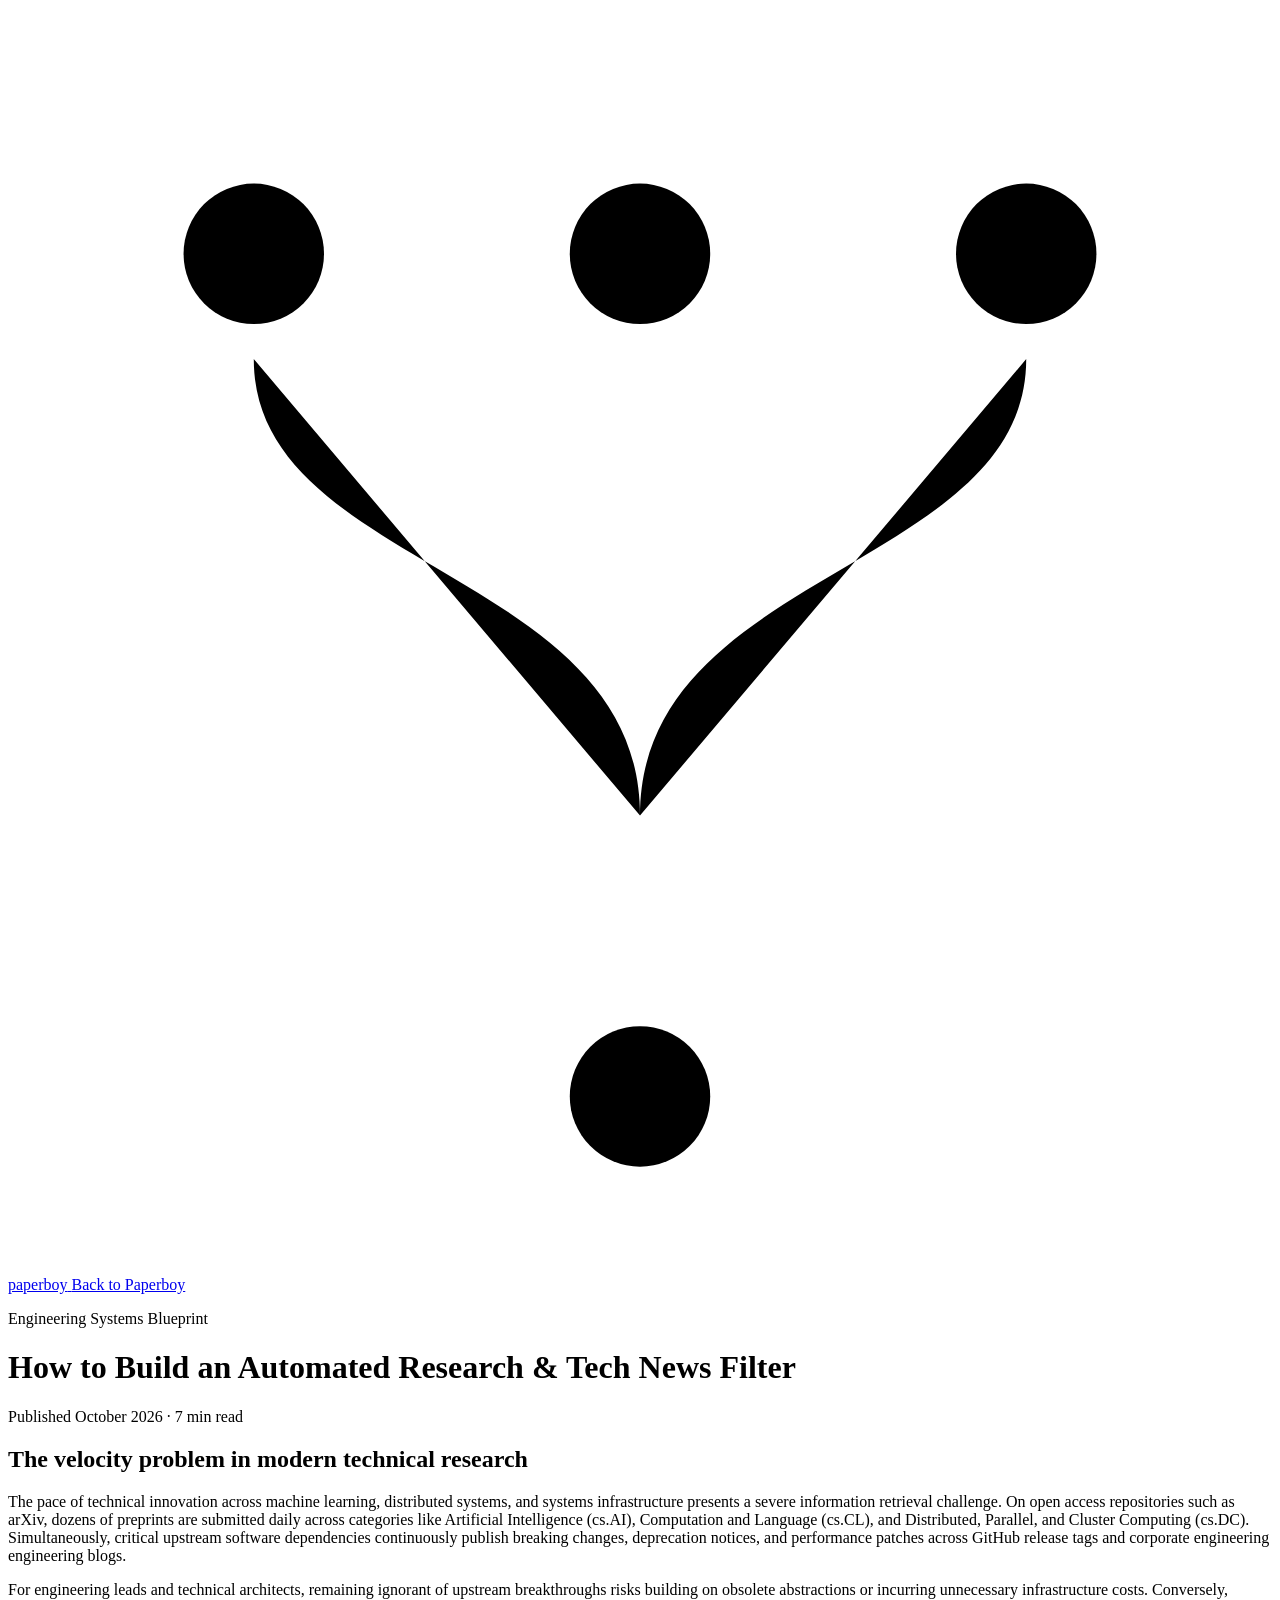
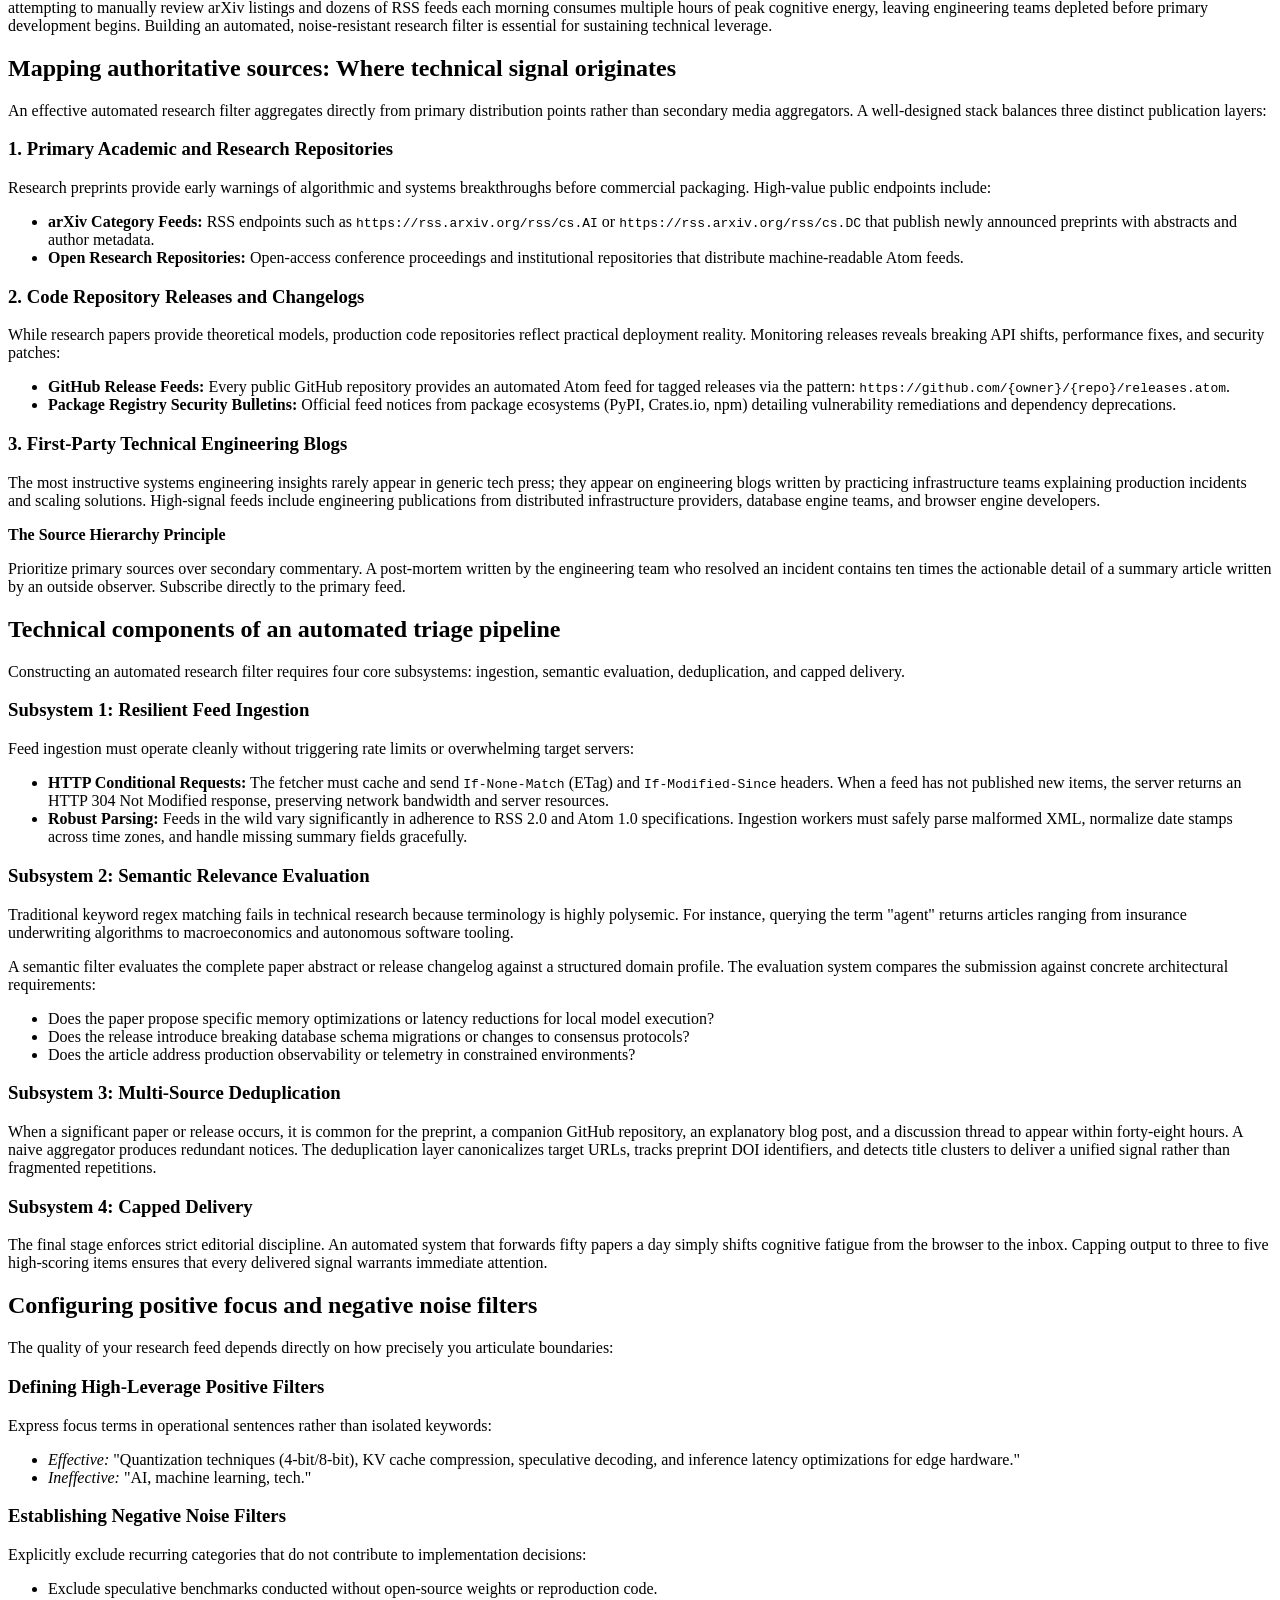
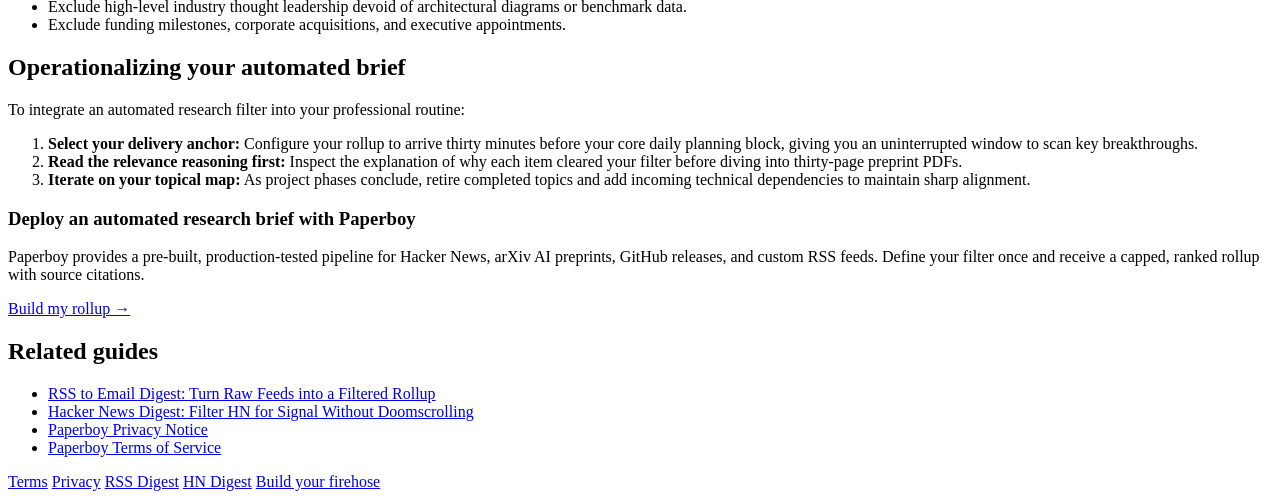
==== product/automated-research-feed/index.html @ 621cf5b5 "feat: add 3 substantive guides, internal links, distinct metadata, and updated sitemap - Add 3 subst" ====
<!doctype html>
<html lang="en">
<head>
  <meta charset="utf-8">
  <meta name="viewport" content="width=device-width, initial-scale=1">
  <meta name="description" content="A blueprint for technical founders and engineers to track arXiv papers, GitHub releases, and engineering blogs without feed fatigue.">
  <meta name="robots" content="index,follow">
  <link rel="canonical" href="https://newpaperboy.com/automated-research-feed/">
  <title>How to Build an Automated Research & Tech News Filter — Paperboy</title>
  <link rel="icon" href="/favicon.svg">
  <link rel="stylesheet" href="/styles.css">
  <script async src="https://www.googletagmanager.com/gtag/js?id=G-MBMJNN0PPH"></script>
  <script>window.dataLayer=window.dataLayer||[];function gtag(){dataLayer.push(arguments);}gtag("js",new Date());gtag("config","G-MBMJNN0PPH");</script>
  <meta property="og:title" content="How to Build an Automated Research & Tech News Filter — Paperboy">
  <meta property="og:description" content="A blueprint for technical founders and engineers to track arXiv papers, GitHub releases, and engineering blogs without feed fatigue.">
  <meta property="og:url" content="https://newpaperboy.com/automated-research-feed/">
  <meta property="og:image" content="https://newpaperboy.com/og.svg">
  <script type="application/ld+json">{"@context":"https://schema.org","@graph":[{"@type":"Article","headline":"How to Build an Automated Research & Tech News Filter","description":"A blueprint for engineers and researchers to automate technical paper and release tracking without cognitive overload.","url":"https://newpaperboy.com/automated-research-feed/","author":{"@type":"Organization","name":"Paperboy"},"publisher":{"@type":"Organization","name":"MEET KAI LLC","url":"https://newpaperboy.com/"}}]}</script>
</head>
<body class="legal-page">
  <header class="legal-header">
    <a class="brand" href="/" aria-label="Paperboy home">
      <svg class="brand-mark" viewBox="0 0 36 36" aria-hidden="true"><circle cx="7" cy="7" r="2"></circle><circle cx="18" cy="7" r="2"></circle><circle cx="29" cy="7" r="2"></circle><path d="M7 10c0 6 11 6 11 13M18 10v13M29 10c0 6-11 6-11 13"></path><path class="brand-route" d="M18 23v6"></path><circle cx="18" cy="31" r="2"></circle></svg>
      <span>paperboy</span>
    </a>
    <a href="/">Back to Paperboy</a>
  </header>
  <main class="legal-shell">
    <p class="eyebrow">Engineering Systems Blueprint</p>
    <h1>How to Build an Automated Research & Tech News Filter</h1>
    <p class="legal-updated">Published October 2026 · 7 min read</p>

    <section>
      <h2>The velocity problem in modern technical research</h2>
      <p>The pace of technical innovation across machine learning, distributed systems, and systems infrastructure presents a severe information retrieval challenge. On open access repositories such as arXiv, dozens of preprints are submitted daily across categories like Artificial Intelligence (cs.AI), Computation and Language (cs.CL), and Distributed, Parallel, and Cluster Computing (cs.DC). Simultaneously, critical upstream software dependencies continuously publish breaking changes, deprecation notices, and performance patches across GitHub release tags and corporate engineering engineering blogs.</p>
      <p>For engineering leads and technical architects, remaining ignorant of upstream breakthroughs risks building on obsolete abstractions or incurring unnecessary infrastructure costs. Conversely, attempting to manually review arXiv listings and dozens of RSS feeds each morning consumes multiple hours of peak cognitive energy, leaving engineering teams depleted before primary development begins. Building an automated, noise-resistant research filter is essential for sustaining technical leverage.</p>
    </section>

    <section>
      <h2>Mapping authoritative sources: Where technical signal originates</h2>
      <p>An effective automated research filter aggregates directly from primary distribution points rather than secondary media aggregators. A well-designed stack balances three distinct publication layers:</p>

      <h3>1. Primary Academic and Research Repositories</h3>
      <p>Research preprints provide early warnings of algorithmic and systems breakthroughs before commercial packaging. High-value public endpoints include:</p>
      <ul>
        <li><strong>arXiv Category Feeds:</strong> RSS endpoints such as <code>https://rss.arxiv.org/rss/cs.AI</code> or <code>https://rss.arxiv.org/rss/cs.DC</code> that publish newly announced preprints with abstracts and author metadata.</li>
        <li><strong>Open Research Repositories:</strong> Open-access conference proceedings and institutional repositories that distribute machine-readable Atom feeds.</li>
      </ul>

      <h3>2. Code Repository Releases and Changelogs</h3>
      <p>While research papers provide theoretical models, production code repositories reflect practical deployment reality. Monitoring releases reveals breaking API shifts, performance fixes, and security patches:</p>
      <ul>
        <li><strong>GitHub Release Feeds:</strong> Every public GitHub repository provides an automated Atom feed for tagged releases via the pattern: <code>https://github.com/{owner}/{repo}/releases.atom</code>.</li>
        <li><strong>Package Registry Security Bulletins:</strong> Official feed notices from package ecosystems (PyPI, Crates.io, npm) detailing vulnerability remediations and dependency deprecations.</li>
      </ul>

      <h3>3. First-Party Technical Engineering Blogs</h3>
      <p>The most instructive systems engineering insights rarely appear in generic tech press; they appear on engineering blogs written by practicing infrastructure teams explaining production incidents and scaling solutions. High-signal feeds include engineering publications from distributed infrastructure providers, database engine teams, and browser engine developers.</p>

      <div class="article-callout">
        <strong>The Source Hierarchy Principle</strong>
        <p>Prioritize primary sources over secondary commentary. A post-mortem written by the engineering team who resolved an incident contains ten times the actionable detail of a summary article written by an outside observer. Subscribe directly to the primary feed.</p>
      </div>
    </section>

    <section>
      <h2>Technical components of an automated triage pipeline</h2>
      <p>Constructing an automated research filter requires four core subsystems: ingestion, semantic evaluation, deduplication, and capped delivery.</p>

      <h3>Subsystem 1: Resilient Feed Ingestion</h3>
      <p>Feed ingestion must operate cleanly without triggering rate limits or overwhelming target servers:</p>
      <ul>
        <li><strong>HTTP Conditional Requests:</strong> The fetcher must cache and send <code>If-None-Match</code> (ETag) and <code>If-Modified-Since</code> headers. When a feed has not published new items, the server returns an HTTP 304 Not Modified response, preserving network bandwidth and server resources.</li>
        <li><strong>Robust Parsing:</strong> Feeds in the wild vary significantly in adherence to RSS 2.0 and Atom 1.0 specifications. Ingestion workers must safely parse malformed XML, normalize date stamps across time zones, and handle missing summary fields gracefully.</li>
      </ul>

      <h3>Subsystem 2: Semantic Relevance Evaluation</h3>
      <p>Traditional keyword regex matching fails in technical research because terminology is highly polysemic. For instance, querying the term "agent" returns articles ranging from insurance underwriting algorithms to macroeconomics and autonomous software tooling.</p>
      <p>A semantic filter evaluates the complete paper abstract or release changelog against a structured domain profile. The evaluation system compares the submission against concrete architectural requirements:</p>
      <ul>
        <li>Does the paper propose specific memory optimizations or latency reductions for local model execution?</li>
        <li>Does the release introduce breaking database schema migrations or changes to consensus protocols?</li>
        <li>Does the article address production observability or telemetry in constrained environments?</li>
      </ul>

      <h3>Subsystem 3: Multi-Source Deduplication</h3>
      <p>When a significant paper or release occurs, it is common for the preprint, a companion GitHub repository, an explanatory blog post, and a discussion thread to appear within forty-eight hours. A naive aggregator produces redundant notices. The deduplication layer canonicalizes target URLs, tracks preprint DOI identifiers, and detects title clusters to deliver a unified signal rather than fragmented repetitions.</p>

      <h3>Subsystem 4: Capped Delivery</h3>
      <p>The final stage enforces strict editorial discipline. An automated system that forwards fifty papers a day simply shifts cognitive fatigue from the browser to the inbox. Capping output to three to five high-scoring items ensures that every delivered signal warrants immediate attention.</p>
    </section>

    <section>
      <h2>Configuring positive focus and negative noise filters</h2>
      <p>The quality of your research feed depends directly on how precisely you articulate boundaries:</p>

      <h3>Defining High-Leverage Positive Filters</h3>
      <p>Express focus terms in operational sentences rather than isolated keywords:</p>
      <ul>
        <li><em>Effective:</em> "Quantization techniques (4-bit/8-bit), KV cache compression, speculative decoding, and inference latency optimizations for edge hardware."</li>
        <li><em>Ineffective:</em> "AI, machine learning, tech."</li>
      </ul>

      <h3>Establishing Negative Noise Filters</h3>
      <p>Explicitly exclude recurring categories that do not contribute to implementation decisions:</p>
      <ul>
        <li>Exclude speculative benchmarks conducted without open-source weights or reproduction code.</li>
        <li>Exclude high-level industry thought leadership devoid of architectural diagrams or benchmark data.</li>
        <li>Exclude funding milestones, corporate acquisitions, and executive appointments.</li>
      </ul>
    </section>

    <section>
      <h2>Operationalizing your automated brief</h2>
      <p>To integrate an automated research filter into your professional routine:</p>
      <ol>
        <li><strong>Select your delivery anchor:</strong> Configure your rollup to arrive thirty minutes before your core daily planning block, giving you an uninterrupted window to scan key breakthroughs.</li>
        <li><strong>Read the relevance reasoning first:</strong> Inspect the explanation of why each item cleared your filter before diving into thirty-page preprint PDFs.</li>
        <li><strong>Iterate on your topical map:</strong> As project phases conclude, retire completed topics and add incoming technical dependencies to maintain sharp alignment.</li>
      </ol>

      <div class="article-cta-box">
        <h3>Deploy an automated research brief with Paperboy</h3>
        <p>Paperboy provides a pre-built, production-tested pipeline for Hacker News, arXiv AI preprints, GitHub releases, and custom RSS feeds. Define your filter once and receive a capped, ranked rollup with source citations.</p>
        <a class="button button-small" href="/">Build my rollup →</a>
      </div>
    </section>

    <section>
      <h2>Related guides</h2>
      <ul>
        <li><a href="/rss-to-email-digest/">RSS to Email Digest: Turn Raw Feeds into a Filtered Rollup</a></li>
        <li><a href="/hacker-news-digest/">Hacker News Digest: Filter HN for Signal Without Doomscrolling</a></li>
        <li><a href="/privacy/">Paperboy Privacy Notice</a></li>
        <li><a href="/terms/">Paperboy Terms of Service</a></li>
      </ul>
    </section>
  </main>
  <footer class="legal-footer">
    <a href="/terms/">Terms</a>
    <a href="/privacy/">Privacy</a>
    <a href="/rss-to-email-digest/">RSS Digest</a>
    <a href="/hacker-news-digest/">HN Digest</a>
    <a href="/">Build your firehose</a>
  </footer>
</body>
</html>
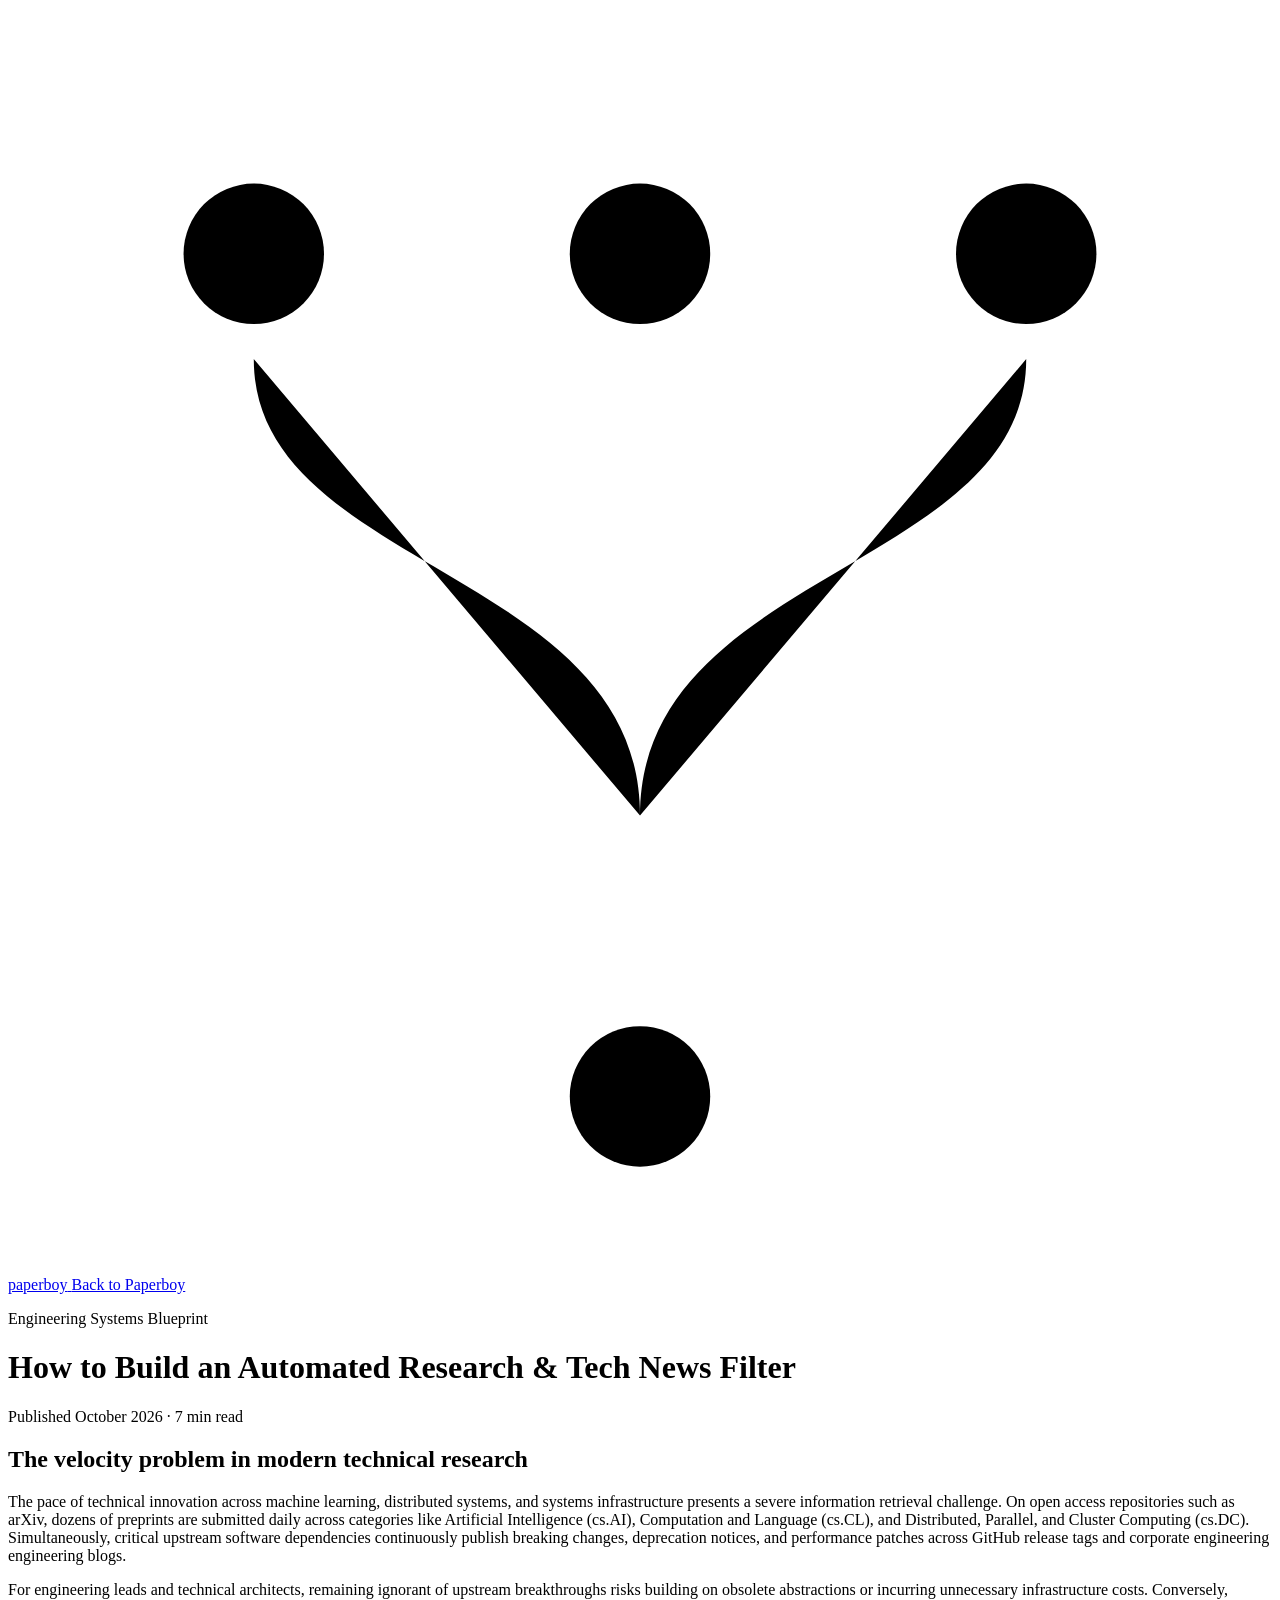
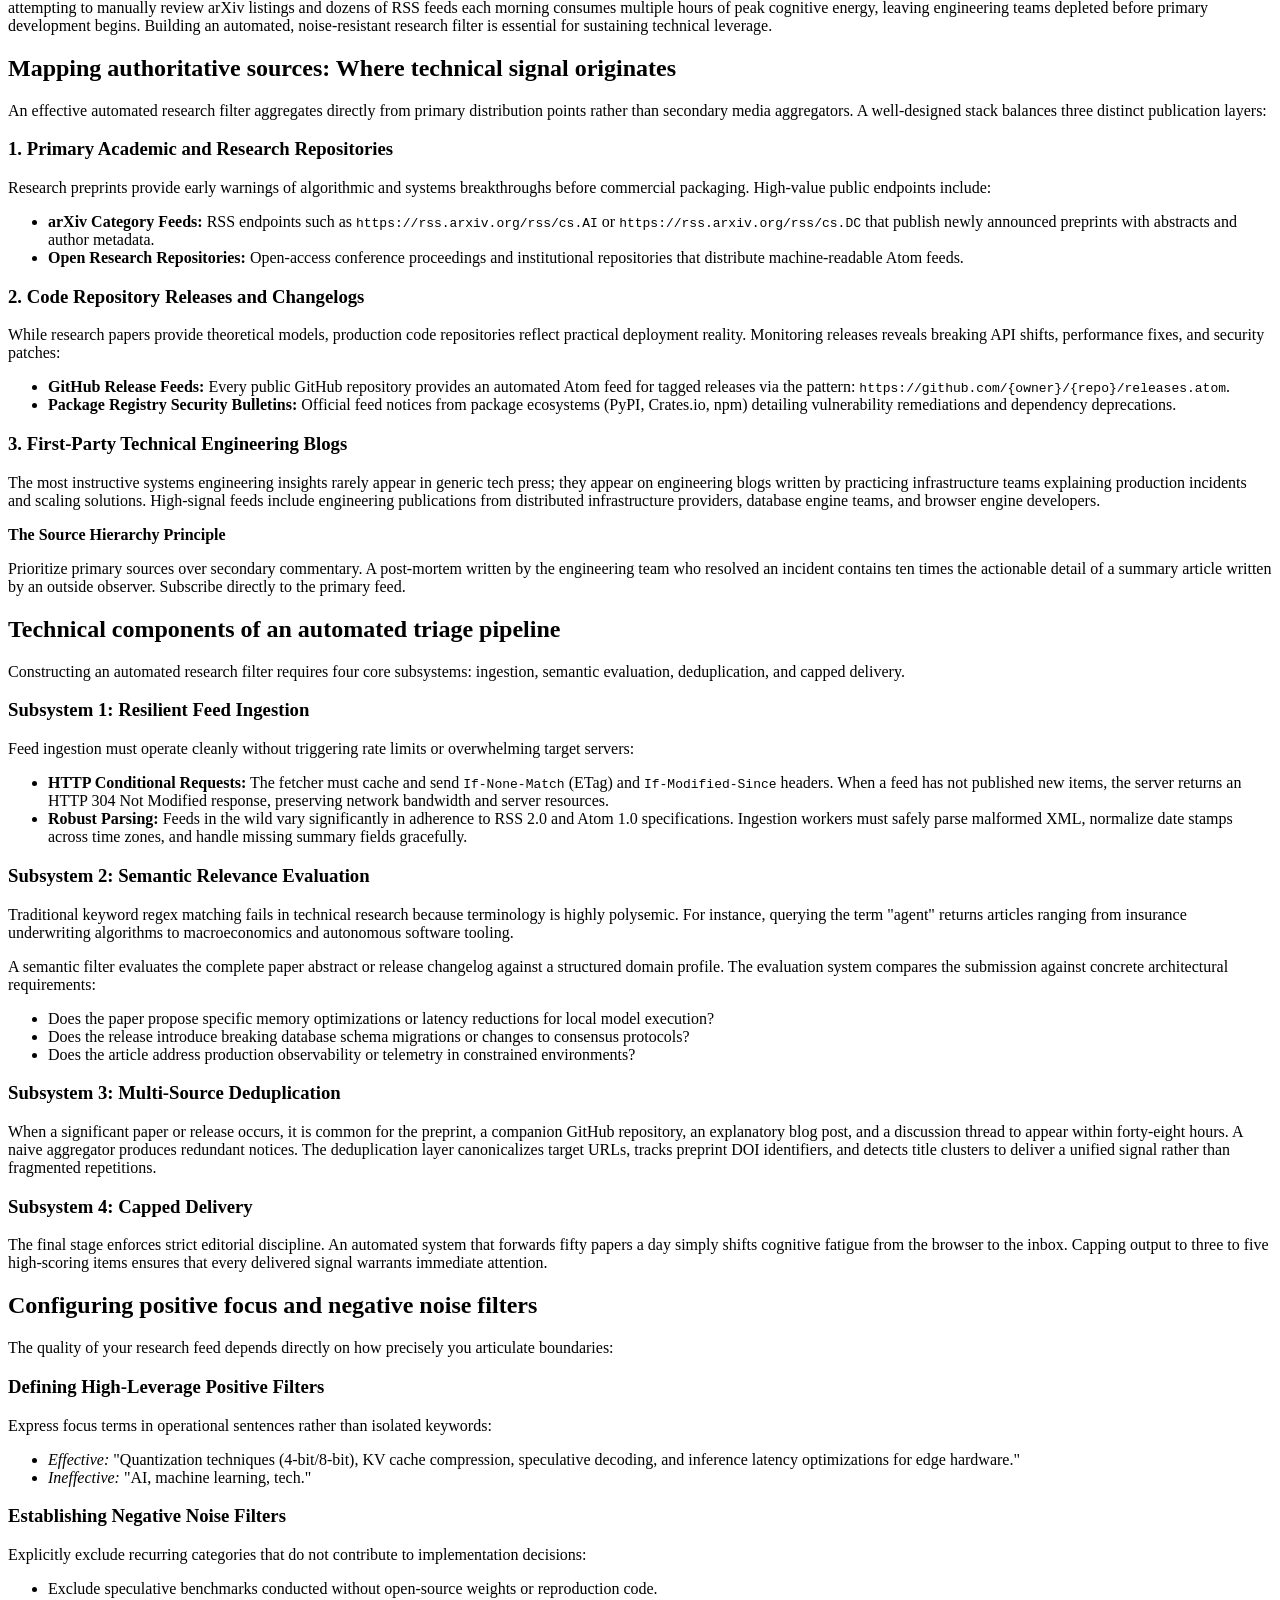
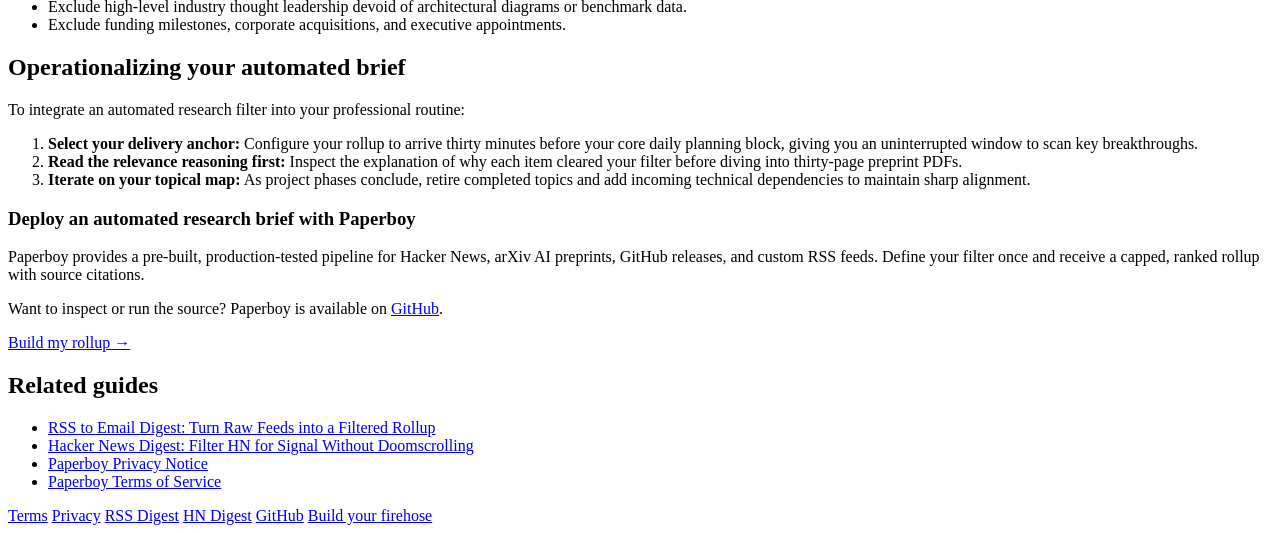
==== commit cb95500a: "feat: fire GA4 signup events on digest submission and confirmation, cross-link OSS repo and hosted b" ====
--- a/product/automated-research-feed/index.html
+++ b/product/automated-research-feed/index.html
@@ -122,6 +122,7 @@
       <div class="article-cta-box">
         <h3>Deploy an automated research brief with Paperboy</h3>
         <p>Paperboy provides a pre-built, production-tested pipeline for Hacker News, arXiv AI preprints, GitHub releases, and custom RSS feeds. Define your filter once and receive a capped, ranked rollup with source citations.</p>
+        <p>Want to inspect or run the source? Paperboy is available on <a href="https://github.com/cgallic/paperboy" target="_blank" rel="noreferrer">GitHub</a>.</p>
         <a class="button button-small" href="/">Build my rollup →</a>
       </div>
     </section>
@@ -141,6 +142,7 @@
     <a href="/privacy/">Privacy</a>
     <a href="/rss-to-email-digest/">RSS Digest</a>
     <a href="/hacker-news-digest/">HN Digest</a>
+    <a href="https://github.com/cgallic/paperboy" target="_blank" rel="noreferrer">GitHub</a>
     <a href="/">Build your firehose</a>
   </footer>
 </body>
